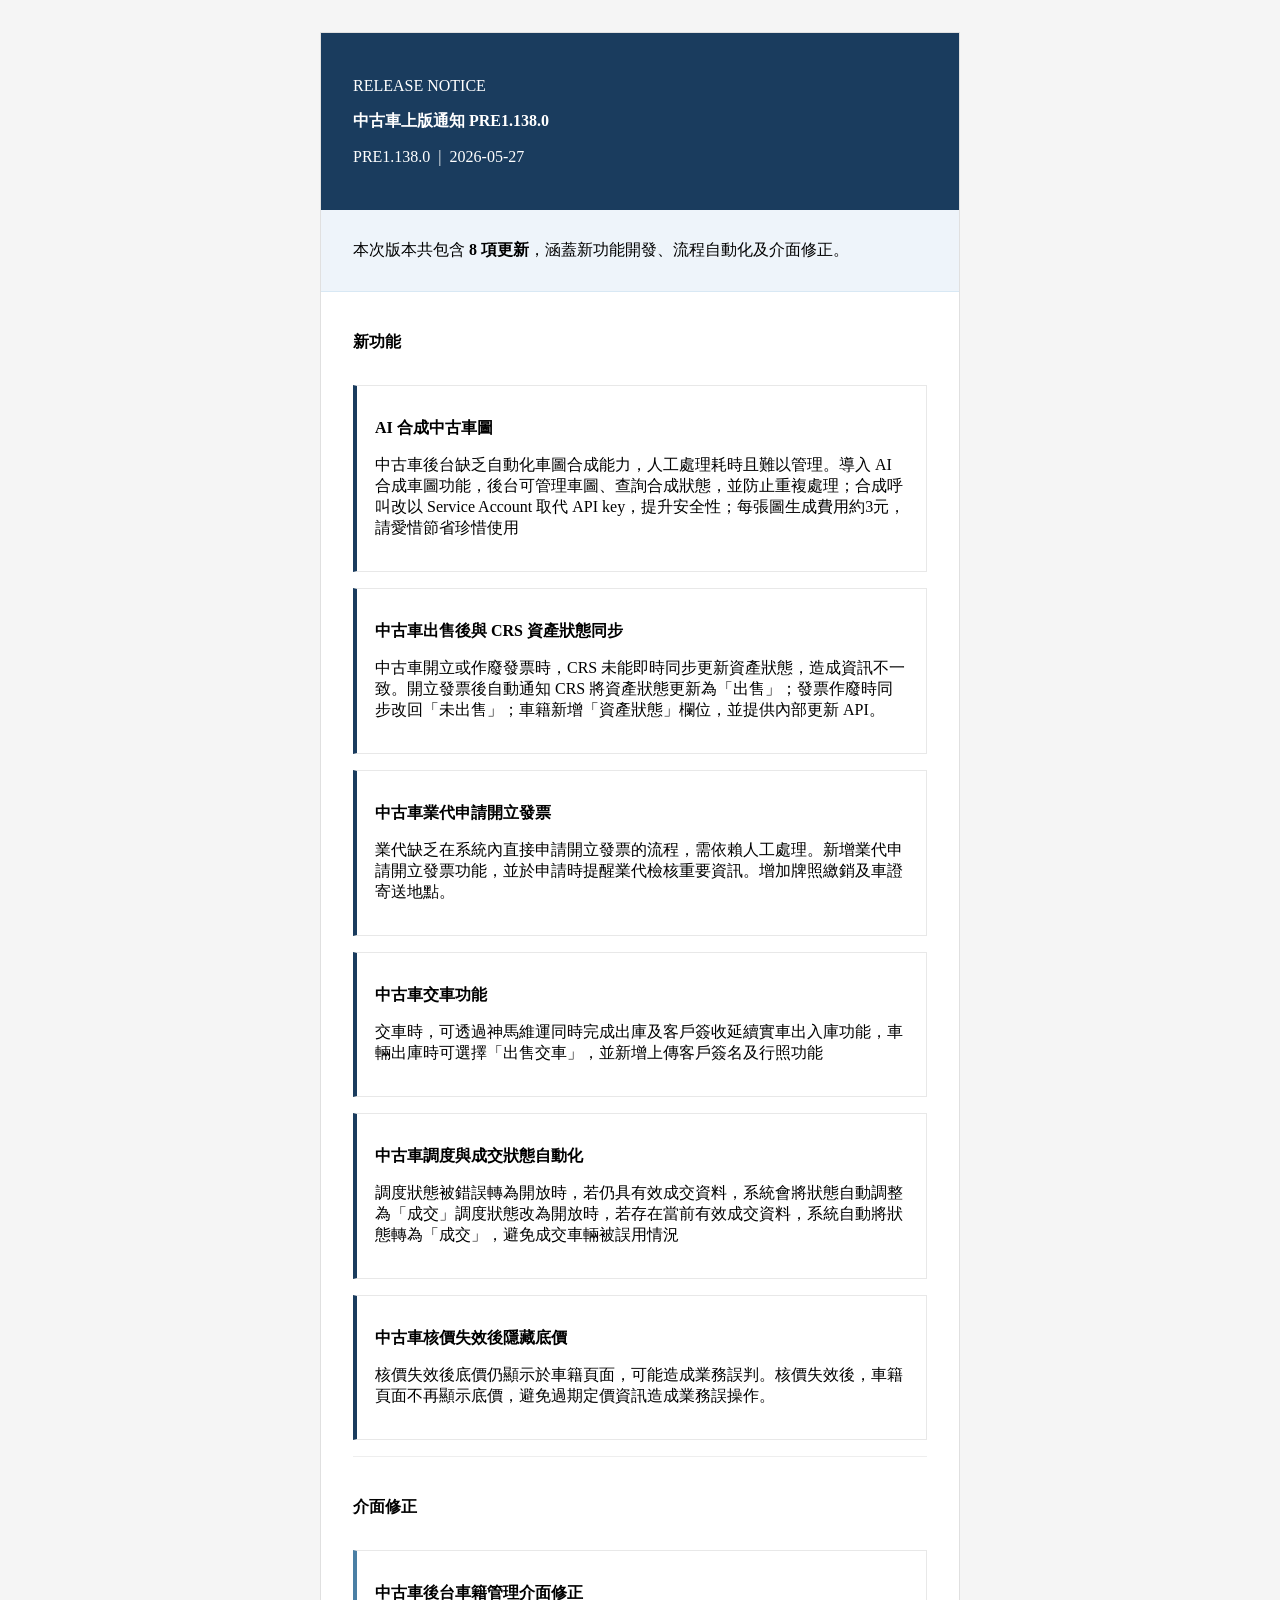
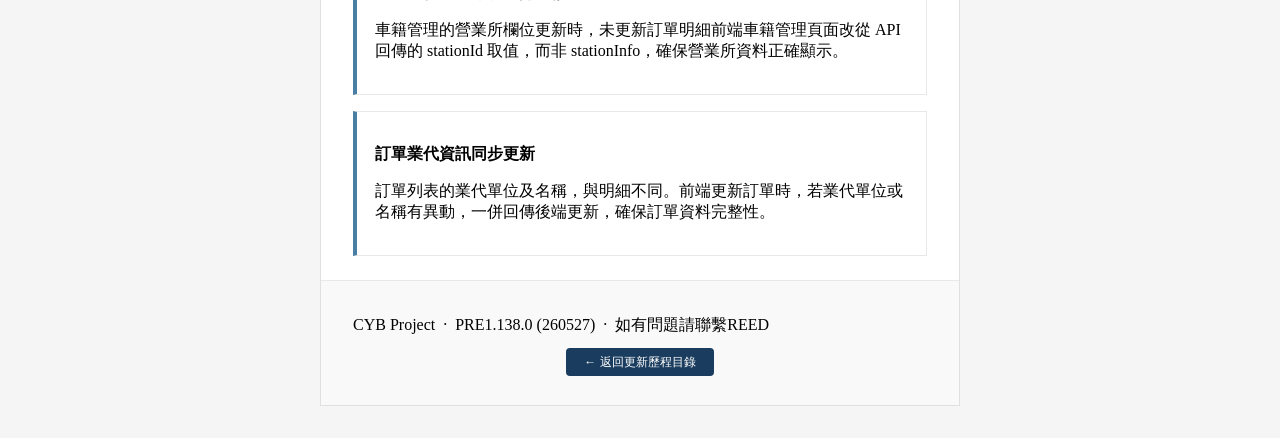
==== 20260527_preowned.html @ f741697e "Add files via upload" ====
<!DOCTYPE html>
<html xmlns:o="urn:schemas-microsoft-com:office:office"
xmlns:w="urn:schemas-microsoft-com:office:word"
xmlns:m="http://schemas.microsoft.com/office/2004/12/omml"
xmlns="http://www.w3.org/TR/REC-html40">
<head>
<meta http-equiv="Content-Type" content="text/html; charset=utf-8">
<style>
</style>
</head>
<body lang="ZH-TW" style="tab-interval:24.0pt; word-wrap:break-word; text-justify-trim:punctuation; background-color:whitesmoke; margin:0; padding:24.0pt 12.0pt;">

<div align="center">
  <table class="MsoNormalTable" border="1" cellspacing="0" cellpadding="0"
   style="max-width:480.0pt; width:100%; mso-cellspacing:0cm; background:white; border:solid #E0E0E0 1.0pt; mso-yfti-tbllook:1184; mso-padding-alt:0cm 0cm 0cm 0cm">
   
   <tr style="mso-yfti-irow:0; mso-yfti-firstrow:yes">
    <td style="border:none; background:#1A3C5E; padding:21.0pt 24.0pt 21.0pt 24.0pt">
    <p class="MsoNormal"><span lang="EN-US" style="font-family:'Times New Roman',serif; color:white">RELEASE NOTICE</span></p>
    <p class="MsoNormal"><b><span style="font-family:'微軟正黑體',sans-serif; color:white">中古車上版通知</span></b><b><span lang="EN-US" style="font-family:'Times New Roman',serif; color:white"> PRE1.138.0</span></b></p>
    <p class="MsoNormal"><span lang="EN-US" style="font-family:'Times New Roman',serif; color:white">PRE1.138.0 &nbsp;|&nbsp; 2026-05-27</span></p>
    </td>
   </tr>
   
   <tr style="mso-yfti-irow:1">
    <td style="border:none; border-bottom:solid #D8E8F4 1.0pt; background:#EEF4FA; padding:10.5pt 24.0pt 10.5pt 24.0pt">
    <p class="MsoNormal"><span style="font-family:'微軟正黑體',sans-serif; color:black">本次版本共包含</span><span lang="EN-US" style="font-family:'Times New Roman',serif; color:black">&nbsp;<b>8 </b></span><b><span style="font-family:'微軟正黑體',sans-serif; color:black">項更新</span></b><span style="font-family:'微軟正黑體',sans-serif; color:black">，涵蓋新功能開發、流程自動化及介面修正。</span></p>
    </td>
   </tr>
   
   <tr style="mso-yfti-irow:2">
    <td style="border:none; padding:18.0pt 24.0pt 18.0pt 24.0pt">
    
    <table class="MsoNormalTable" border="0" cellspacing="0" cellpadding="0" width="100%" style="width:100.0%; mso-cellspacing:0cm; mso-yfti-tbllook:1184; mso-padding-alt:0cm 0cm 0cm 0cm">
     <tr style="mso-yfti-irow:0; mso-yfti-firstrow:yes; mso-yfti-lastrow:yes">
      <td style="padding:0cm 0cm 12.0pt 0cm">
      <p class="MsoNormal"><b><span style="font-family:'微軟正黑體',sans-serif">新功能</span></b></p>
      </td>
     </tr>
    </table>
    
    <table class="MsoNormalTable" border="1" cellspacing="0" cellpadding="0" width="100%" style="width:100.0%; mso-cellspacing:0cm; border:solid #E8E8E8 1.0pt; border-left:solid #1A3C5E 3.0pt; mso-yfti-tbllook:1184; mso-padding-alt:0cm 0cm 0cm 0cm; margin-bottom:12.0pt;">
     <tr>
      <td style="border:none; padding:12.0pt 13.5pt 12.0pt 13.5pt">
      <p class="MsoNormal"><b><span lang="EN-US" style="font-family:'Times New Roman',serif">AI </span></b><b><span style="font-family:'微軟正黑體',sans-serif">合成中古車圖</span></b></p>
      <p class="MsoNormal"><span style="font-family:'微軟正黑體',sans-serif">中古車後台缺乏自動化車圖合成能力，人工處理耗時且難以管理。導入</span><span lang="EN-US" style="font-family:'Times New Roman',serif"> AI </span><span style="font-family:'微軟正黑體',sans-serif">合成車圖功能，後台可管理車圖、查詢合成狀態，並防止重複處理；合成呼叫改以</span><span lang="EN-US" style="font-family:'Times New Roman',serif"> Service Account </span><span style="font-family:'微軟正黑體',sans-serif">取代</span><span lang="EN-US" style="font-family:'Times New Roman',serif"> API key</span><span style="font-family:'微軟正體',sans-serif">，提升安全性；每張圖生成費用約</span><span lang="EN-US" style="font-family:'Times New Roman',serif">3</span><span style="font-family:'微軟正黑體',sans-serif">元，請愛惜節省珍惜使用</span></p>
      </td>
     </tr>
    </table>
    
    <table class="MsoNormalTable" border="1" cellspacing="0" cellpadding="0" width="100%" style="width:100.0%; mso-cellspacing:0cm; border:solid #E8E8E8 1.0pt; border-left:solid #1A3C5E 3.0pt; mso-yfti-tbllook:1184; mso-padding-alt:0cm 0cm 0cm 0cm; margin-bottom:12.0pt;">
     <tr>
      <td style="border:none; padding:12.0pt 13.5pt 12.0pt 13.5pt">
      <p class="MsoNormal"><b><span style="font-family:'微軟正黑體',sans-serif">中古車出售後與</span></b><b><span lang="EN-US" style="font-family:'Times New Roman',serif"> CRS </span></b><b><span style="font-family:'微軟正黑體',sans-serif">資產狀態同步</span></b></p>
      <p class="MsoNormal"><span style="font-family:'微軟正黑體',sans-serif">中古車開立或作廢發票時，</span><span lang="EN-US" style="font-family:'Times New Roman',serif">CRS </span><span style="font-family:'微軟正黑體',sans-serif">未能即時同步更新資產狀態，造成資訊不一致。開立發票後自動通知</span><span lang="EN-US" style="font-family:'Times New Roman',serif"> CRS </span><span style="font-family:'微軟正黑體',sans-serif">將資產狀態更新為「出售」；發票作廢時同步改回「未出售」；車籍新增「資產狀態」欄位，並提供內部更新</span><span lang="EN-US" style="font-family:'Times New Roman',serif"> API</span><span style="font-family:'微軟正黑體',sans-serif">。</span></p>
      </td>
     </tr>
    </table>
    
    <table class="MsoNormalTable" border="1" cellspacing="0" cellpadding="0" width="100%" style="width:100.0%; mso-cellspacing:0cm; border:solid #E8E8E8 1.0pt; border-left:solid #1A3C5E 3.0pt; mso-yfti-tbllook:1184; mso-padding-alt:0cm 0cm 0cm 0cm; margin-bottom:12.0pt;">
     <tr>
      <td style="border:none; padding:12.0pt 13.5pt 12.0pt 13.5pt">
      <p class="MsoNormal"><b><span style="font-family:'微軟正黑體',sans-serif">中古車業代申請開立發票</span></b></p>
      <p class="MsoNormal"><span style="font-family:'微軟正黑體',sans-serif">業代缺乏在系統內直接申請開立發票的流程，需依賴人工處理。新增業代申請開立發票功能，並於申請時提醒業代檢核重要資訊。增加牌照繳銷及車證寄送地點。</span></p>
      </td>
     </tr>
    </table>
    
    <table class="MsoNormalTable" border="1" cellspacing="0" cellpadding="0" width="100%" style="width:100.0%; mso-cellspacing:0cm; border:solid #E8E8E8 1.0pt; border-left:solid #1A3C5E 3.0pt; mso-yfti-tbllook:1184; mso-padding-alt:0cm 0cm 0cm 0cm; margin-bottom:12.0pt;">
     <tr>
      <td style="border:none; padding:12.0pt 13.5pt 12.0pt 13.5pt">
      <p class="MsoNormal"><b><span style="font-family:'微軟正黑體',sans-serif">中古車交車功能</span></b></p>
      <p class="MsoNormal"><span style="font-family:'微軟正黑體',sans-serif">交車時，可透過神馬維運同時完成出庫及客戶簽收延續實車出入庫功能，車輛出庫時可選擇「出售交車」，並新增上傳客戶簽名及行照功能</span></p>
      </td>
     </tr>
    </table>
    
    <table class="MsoNormalTable" border="1" cellspacing="0" cellpadding="0" width="100%" style="width:100.0%; mso-cellspacing:0cm; border:solid #E8E8E8 1.0pt; border-left:solid #1A3C5E 3.0pt; mso-yfti-tbllook:1184; mso-padding-alt:0cm 0cm 0cm 0cm; margin-bottom:12.0pt;">
     <tr>
      <td style="border:none; padding:12.0pt 13.5pt 12.0pt 13.5pt">
      <p class="MsoNormal"><b><span style="font-family:'微軟正黑體',sans-serif">中古車調度與成交狀態自動化</span></b></p>
      <p class="MsoNormal"><span style="font-family:'微軟正黑體',sans-serif">調度狀態被錯誤轉為開放時，若仍具有效成交資料，系統會將狀態自動調整為「成交」調度狀態改為開放時，若存在當前有效成交資料，系統自動將狀態轉為「成交」，避免成交車輛被誤用情況</span></p>
      </td>
     </tr>
    </table>
    
    <table class="MsoNormalTable" border="1" cellspacing="0" cellpadding="0" width="100%" style="width:100.0%; mso-cellspacing:0cm; border:solid #E8E8E8 1.0pt; border-left:solid #1A3C5E 3.0pt; mso-yfti-tbllook:1184; mso-padding-alt:0cm 0cm 0cm 0cm; margin-bottom:12.0pt;">
     <tr>
      <td style="border:none; padding:12.0pt 13.5pt 12.0pt 13.5pt">
      <p class="MsoNormal"><b><span style="font-family:'微軟正黑體',sans-serif">中古車核價失效後隱藏底價</span></b></p>
      <p class="MsoNormal"><span style="font-family:'微軟正黑體',sans-serif">核價失效後底價仍顯示於車籍頁面，可能造成業務誤判。核價失效後，車籍頁面不再顯示底價，避免過期定價資訊造成業務誤操作。</span></p>
      </td>
     </tr>
    </table>
    
    <table class="MsoNormalTable" border="0" cellspacing="0" cellpadding="0" width="100%" style="width:100.0%; mso-cellspacing:0cm; mso-yfti-tbllook:1184; mso-padding-alt:0cm 0cm 0cm 0cm">
     <tr>
      <td style="border:none; border-top:solid #EEEEEE 1.0pt; padding:18.0pt 0cm 12.0pt 0cm">
      <p class="MsoNormal"><b><span style="font-family:'微軟正黑體',sans-serif">介面修正</span></b></p>
      </td>
     </tr>
    </table>
    
    <table class="MsoNormalTable" border="1" cellspacing="0" cellpadding="0" width="100%" style="width:100.0%; mso-cellspacing:0cm; border:solid #E8E8E8 1.0pt; border-left:solid #4A7FA5 3.0pt; mso-yfti-tbllook:1184; mso-padding-alt:0cm 0cm 0cm 0cm; margin-bottom:12.0pt;">
     <tr>
      <td style="border:none; padding:12.0pt 13.5pt 12.0pt 13.5pt">
      <p class="MsoNormal"><b><span style="font-family:'微軟正黑體',sans-serif">中古車後台車籍管理介面修正</span></b></p>
      <p class="MsoNormal"><span style="font-family:'微軟正黑體',sans-serif">車籍管理的營業所欄位更新時，未更新訂單明細前端車籍管理頁面改從</span><span lang="EN-US" style="font-family:'Times New Roman',serif"> API </span><span style="font-family:'微軟正黑體',sans-serif">回傳的</span><span lang="EN-US" style="font-family:'Times New Roman',serif"> stationId </span><span style="font-family:'微軟正黑體',sans-serif">取值，而非</span><span lang="EN-US" style="font-family:'Times New Roman',serif"> stationInfo</span><span style="font-family:'微軟正黑體',sans-serif">，確保營業所資料正確顯示。</span></p>
      </td>
     </tr>
    </table>
    
    <table class="MsoNormalTable" border="1" cellspacing="0" cellpadding="0" width="100%" style="width:100.0%; mso-cellspacing:0cm; border:solid #E8E8E8 1.0pt; border-left:solid #4A7FA5 3.0pt; mso-yfti-tbllook:1184; mso-padding-alt:0cm 0cm 0cm 0cm;">
     <tr>
      <td style="border:none; padding:12.0pt 13.5pt 12.0pt 13.5pt">
      <p class="MsoNormal"><b><span style="font-family:'微軟正黑體',sans-serif">訂單業代資訊同步更新</span></b></p>
      <p class="MsoNormal"><span style="font-family:'微軟正黑體',sans-serif">訂單列表的業代單位及名稱，與明細不同。前端更新訂單時，若業代單位或名稱有異動，一併回傳後端更新，確保訂單資料完整性。</span></p>
      </td>
     </tr>
    </table>
    
    </td>
   </tr>
   
   <tr style="mso-yfti-irow:3; mso-yfti-lastrow:yes">
    <td style="border:none; border-top:solid #E8E8E8 1.0pt; background:#F9F9F9; padding:13.5pt 24.0pt 13.5pt 24.0pt">
    <p class="MsoNormal"><span lang="EN-US" style="font-family:'Times New Roman',serif; color:black">CYB Project &nbsp;·&nbsp; PRE1.138.0 (260527) &nbsp;·&nbsp; </span><span style="font-family:'微軟正黑體',sans-serif; color:black">如有問題請聯繫</span><span lang="EN-US" style="font-family:'Times New Roman',serif; color:black">REED</span></p>
    <p class="MsoNormal" style="text-align:center; margin-top:12.0pt"><a href="index.html" style="text-decoration:none"><span style="font-family:'微軟正黑體',sans-serif; font-size:9.0pt; color:white; background:#1A3C5E; mso-highlight:#1A3C5E; padding:5.0pt 14.0pt; border-radius:4px; mso-border-alt:none">← 返回更新歷程目錄</span></a></p>
    </td>
   </tr>
  </table>
</div>

</body>
</html>
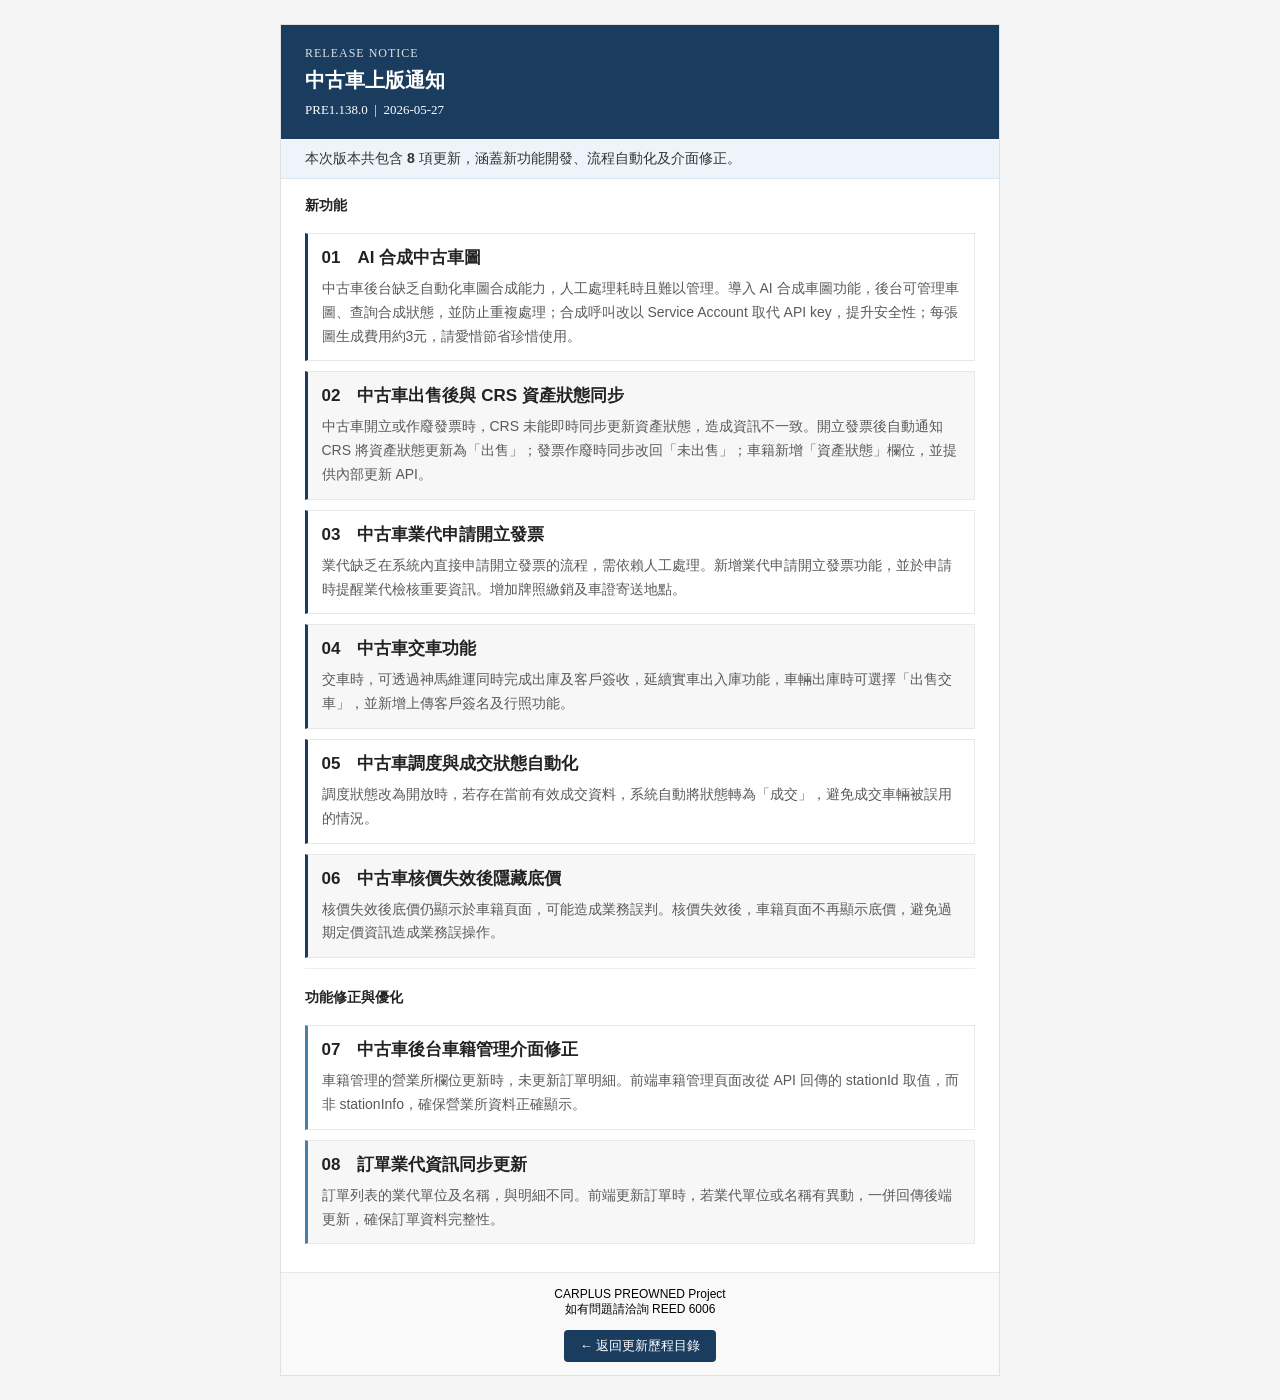
==== commit 08058b7b: "Add files via upload" ====
--- a/20260527_preowned.html
+++ b/20260527_preowned.html
@@ -1,135 +1,85 @@
-<!DOCTYPE html>
-<html xmlns:o="urn:schemas-microsoft-com:office:office"
-xmlns:w="urn:schemas-microsoft-com:office:word"
-xmlns:m="http://schemas.microsoft.com/office/2004/12/omml"
-xmlns="http://www.w3.org/TR/REC-html40">
-<head>
-<meta http-equiv="Content-Type" content="text/html; charset=utf-8">
-<style>
-</style>
-</head>
-<body lang="ZH-TW" style="tab-interval:24.0pt; word-wrap:break-word; text-justify-trim:punctuation; background-color:whitesmoke; margin:0; padding:24.0pt 12.0pt;">
-
-<div align="center">
-  <table class="MsoNormalTable" border="1" cellspacing="0" cellpadding="0"
-   style="max-width:480.0pt; width:100%; mso-cellspacing:0cm; background:white; border:solid #E0E0E0 1.0pt; mso-yfti-tbllook:1184; mso-padding-alt:0cm 0cm 0cm 0cm">
-   
-   <tr style="mso-yfti-irow:0; mso-yfti-firstrow:yes">
-    <td style="border:none; background:#1A3C5E; padding:21.0pt 24.0pt 21.0pt 24.0pt">
-    <p class="MsoNormal"><span lang="EN-US" style="font-family:'Times New Roman',serif; color:white">RELEASE NOTICE</span></p>
-    <p class="MsoNormal"><b><span style="font-family:'微軟正黑體',sans-serif; color:white">中古車上版通知</span></b><b><span lang="EN-US" style="font-family:'Times New Roman',serif; color:white"> PRE1.138.0</span></b></p>
-    <p class="MsoNormal"><span lang="EN-US" style="font-family:'Times New Roman',serif; color:white">PRE1.138.0 &nbsp;|&nbsp; 2026-05-27</span></p>
-    </td>
-   </tr>
-   
-   <tr style="mso-yfti-irow:1">
-    <td style="border:none; border-bottom:solid #D8E8F4 1.0pt; background:#EEF4FA; padding:10.5pt 24.0pt 10.5pt 24.0pt">
-    <p class="MsoNormal"><span style="font-family:'微軟正黑體',sans-serif; color:black">本次版本共包含</span><span lang="EN-US" style="font-family:'Times New Roman',serif; color:black">&nbsp;<b>8 </b></span><b><span style="font-family:'微軟正黑體',sans-serif; color:black">項更新</span></b><span style="font-family:'微軟正黑體',sans-serif; color:black">，涵蓋新功能開發、流程自動化及介面修正。</span></p>
-    </td>
-   </tr>
-   
-   <tr style="mso-yfti-irow:2">
-    <td style="border:none; padding:18.0pt 24.0pt 18.0pt 24.0pt">
-    
-    <table class="MsoNormalTable" border="0" cellspacing="0" cellpadding="0" width="100%" style="width:100.0%; mso-cellspacing:0cm; mso-yfti-tbllook:1184; mso-padding-alt:0cm 0cm 0cm 0cm">
-     <tr style="mso-yfti-irow:0; mso-yfti-firstrow:yes; mso-yfti-lastrow:yes">
-      <td style="padding:0cm 0cm 12.0pt 0cm">
-      <p class="MsoNormal"><b><span style="font-family:'微軟正黑體',sans-serif">新功能</span></b></p>
-      </td>
-     </tr>
-    </table>
-    
-    <table class="MsoNormalTable" border="1" cellspacing="0" cellpadding="0" width="100%" style="width:100.0%; mso-cellspacing:0cm; border:solid #E8E8E8 1.0pt; border-left:solid #1A3C5E 3.0pt; mso-yfti-tbllook:1184; mso-padding-alt:0cm 0cm 0cm 0cm; margin-bottom:12.0pt;">
-     <tr>
-      <td style="border:none; padding:12.0pt 13.5pt 12.0pt 13.5pt">
-      <p class="MsoNormal"><b><span lang="EN-US" style="font-family:'Times New Roman',serif">AI </span></b><b><span style="font-family:'微軟正黑體',sans-serif">合成中古車圖</span></b></p>
-      <p class="MsoNormal"><span style="font-family:'微軟正黑體',sans-serif">中古車後台缺乏自動化車圖合成能力，人工處理耗時且難以管理。導入</span><span lang="EN-US" style="font-family:'Times New Roman',serif"> AI </span><span style="font-family:'微軟正黑體',sans-serif">合成車圖功能，後台可管理車圖、查詢合成狀態，並防止重複處理；合成呼叫改以</span><span lang="EN-US" style="font-family:'Times New Roman',serif"> Service Account </span><span style="font-family:'微軟正黑體',sans-serif">取代</span><span lang="EN-US" style="font-family:'Times New Roman',serif"> API key</span><span style="font-family:'微軟正體',sans-serif">，提升安全性；每張圖生成費用約</span><span lang="EN-US" style="font-family:'Times New Roman',serif">3</span><span style="font-family:'微軟正黑體',sans-serif">元，請愛惜節省珍惜使用</span></p>
-      </td>
-     </tr>
-    </table>
-    
-    <table class="MsoNormalTable" border="1" cellspacing="0" cellpadding="0" width="100%" style="width:100.0%; mso-cellspacing:0cm; border:solid #E8E8E8 1.0pt; border-left:solid #1A3C5E 3.0pt; mso-yfti-tbllook:1184; mso-padding-alt:0cm 0cm 0cm 0cm; margin-bottom:12.0pt;">
-     <tr>
-      <td style="border:none; padding:12.0pt 13.5pt 12.0pt 13.5pt">
-      <p class="MsoNormal"><b><span style="font-family:'微軟正黑體',sans-serif">中古車出售後與</span></b><b><span lang="EN-US" style="font-family:'Times New Roman',serif"> CRS </span></b><b><span style="font-family:'微軟正黑體',sans-serif">資產狀態同步</span></b></p>
-      <p class="MsoNormal"><span style="font-family:'微軟正黑體',sans-serif">中古車開立或作廢發票時，</span><span lang="EN-US" style="font-family:'Times New Roman',serif">CRS </span><span style="font-family:'微軟正黑體',sans-serif">未能即時同步更新資產狀態，造成資訊不一致。開立發票後自動通知</span><span lang="EN-US" style="font-family:'Times New Roman',serif"> CRS </span><span style="font-family:'微軟正黑體',sans-serif">將資產狀態更新為「出售」；發票作廢時同步改回「未出售」；車籍新增「資產狀態」欄位，並提供內部更新</span><span lang="EN-US" style="font-family:'Times New Roman',serif"> API</span><span style="font-family:'微軟正黑體',sans-serif">。</span></p>
-      </td>
-     </tr>
-    </table>
-    
-    <table class="MsoNormalTable" border="1" cellspacing="0" cellpadding="0" width="100%" style="width:100.0%; mso-cellspacing:0cm; border:solid #E8E8E8 1.0pt; border-left:solid #1A3C5E 3.0pt; mso-yfti-tbllook:1184; mso-padding-alt:0cm 0cm 0cm 0cm; margin-bottom:12.0pt;">
-     <tr>
-      <td style="border:none; padding:12.0pt 13.5pt 12.0pt 13.5pt">
-      <p class="MsoNormal"><b><span style="font-family:'微軟正黑體',sans-serif">中古車業代申請開立發票</span></b></p>
-      <p class="MsoNormal"><span style="font-family:'微軟正黑體',sans-serif">業代缺乏在系統內直接申請開立發票的流程，需依賴人工處理。新增業代申請開立發票功能，並於申請時提醒業代檢核重要資訊。增加牌照繳銷及車證寄送地點。</span></p>
-      </td>
-     </tr>
-    </table>
-    
-    <table class="MsoNormalTable" border="1" cellspacing="0" cellpadding="0" width="100%" style="width:100.0%; mso-cellspacing:0cm; border:solid #E8E8E8 1.0pt; border-left:solid #1A3C5E 3.0pt; mso-yfti-tbllook:1184; mso-padding-alt:0cm 0cm 0cm 0cm; margin-bottom:12.0pt;">
-     <tr>
-      <td style="border:none; padding:12.0pt 13.5pt 12.0pt 13.5pt">
-      <p class="MsoNormal"><b><span style="font-family:'微軟正黑體',sans-serif">中古車交車功能</span></b></p>
-      <p class="MsoNormal"><span style="font-family:'微軟正黑體',sans-serif">交車時，可透過神馬維運同時完成出庫及客戶簽收延續實車出入庫功能，車輛出庫時可選擇「出售交車」，並新增上傳客戶簽名及行照功能</span></p>
-      </td>
-     </tr>
-    </table>
-    
-    <table class="MsoNormalTable" border="1" cellspacing="0" cellpadding="0" width="100%" style="width:100.0%; mso-cellspacing:0cm; border:solid #E8E8E8 1.0pt; border-left:solid #1A3C5E 3.0pt; mso-yfti-tbllook:1184; mso-padding-alt:0cm 0cm 0cm 0cm; margin-bottom:12.0pt;">
-     <tr>
-      <td style="border:none; padding:12.0pt 13.5pt 12.0pt 13.5pt">
-      <p class="MsoNormal"><b><span style="font-family:'微軟正黑體',sans-serif">中古車調度與成交狀態自動化</span></b></p>
-      <p class="MsoNormal"><span style="font-family:'微軟正黑體',sans-serif">調度狀態被錯誤轉為開放時，若仍具有效成交資料，系統會將狀態自動調整為「成交」調度狀態改為開放時，若存在當前有效成交資料，系統自動將狀態轉為「成交」，避免成交車輛被誤用情況</span></p>
-      </td>
-     </tr>
-    </table>
-    
-    <table class="MsoNormalTable" border="1" cellspacing="0" cellpadding="0" width="100%" style="width:100.0%; mso-cellspacing:0cm; border:solid #E8E8E8 1.0pt; border-left:solid #1A3C5E 3.0pt; mso-yfti-tbllook:1184; mso-padding-alt:0cm 0cm 0cm 0cm; margin-bottom:12.0pt;">
-     <tr>
-      <td style="border:none; padding:12.0pt 13.5pt 12.0pt 13.5pt">
-      <p class="MsoNormal"><b><span style="font-family:'微軟正黑體',sans-serif">中古車核價失效後隱藏底價</span></b></p>
-      <p class="MsoNormal"><span style="font-family:'微軟正黑體',sans-serif">核價失效後底價仍顯示於車籍頁面，可能造成業務誤判。核價失效後，車籍頁面不再顯示底價，避免過期定價資訊造成業務誤操作。</span></p>
-      </td>
-     </tr>
-    </table>
-    
-    <table class="MsoNormalTable" border="0" cellspacing="0" cellpadding="0" width="100%" style="width:100.0%; mso-cellspacing:0cm; mso-yfti-tbllook:1184; mso-padding-alt:0cm 0cm 0cm 0cm">
-     <tr>
-      <td style="border:none; border-top:solid #EEEEEE 1.0pt; padding:18.0pt 0cm 12.0pt 0cm">
-      <p class="MsoNormal"><b><span style="font-family:'微軟正黑體',sans-serif">介面修正</span></b></p>
-      </td>
-     </tr>
-    </table>
-    
-    <table class="MsoNormalTable" border="1" cellspacing="0" cellpadding="0" width="100%" style="width:100.0%; mso-cellspacing:0cm; border:solid #E8E8E8 1.0pt; border-left:solid #4A7FA5 3.0pt; mso-yfti-tbllook:1184; mso-padding-alt:0cm 0cm 0cm 0cm; margin-bottom:12.0pt;">
-     <tr>
-      <td style="border:none; padding:12.0pt 13.5pt 12.0pt 13.5pt">
-      <p class="MsoNormal"><b><span style="font-family:'微軟正黑體',sans-serif">中古車後台車籍管理介面修正</span></b></p>
-      <p class="MsoNormal"><span style="font-family:'微軟正黑體',sans-serif">車籍管理的營業所欄位更新時，未更新訂單明細前端車籍管理頁面改從</span><span lang="EN-US" style="font-family:'Times New Roman',serif"> API </span><span style="font-family:'微軟正黑體',sans-serif">回傳的</span><span lang="EN-US" style="font-family:'Times New Roman',serif"> stationId </span><span style="font-family:'微軟正黑體',sans-serif">取值，而非</span><span lang="EN-US" style="font-family:'Times New Roman',serif"> stationInfo</span><span style="font-family:'微軟正黑體',sans-serif">，確保營業所資料正確顯示。</span></p>
-      </td>
-     </tr>
-    </table>
-    
-    <table class="MsoNormalTable" border="1" cellspacing="0" cellpadding="0" width="100%" style="width:100.0%; mso-cellspacing:0cm; border:solid #E8E8E8 1.0pt; border-left:solid #4A7FA5 3.0pt; mso-yfti-tbllook:1184; mso-padding-alt:0cm 0cm 0cm 0cm;">
-     <tr>
-      <td style="border:none; padding:12.0pt 13.5pt 12.0pt 13.5pt">
-      <p class="MsoNormal"><b><span style="font-family:'微軟正黑體',sans-serif">訂單業代資訊同步更新</span></b></p>
-      <p class="MsoNormal"><span style="font-family:'微軟正黑體',sans-serif">訂單列表的業代單位及名稱，與明細不同。前端更新訂單時，若業代單位或名稱有異動，一併回傳後端更新，確保訂單資料完整性。</span></p>
-      </td>
-     </tr>
-    </table>
-    
-    </td>
-   </tr>
-   
-   <tr style="mso-yfti-irow:3; mso-yfti-lastrow:yes">
-    <td style="border:none; border-top:solid #E8E8E8 1.0pt; background:#F9F9F9; padding:13.5pt 24.0pt 13.5pt 24.0pt">
-    <p class="MsoNormal"><span lang="EN-US" style="font-family:'Times New Roman',serif; color:black">CYB Project &nbsp;·&nbsp; PRE1.138.0 (260527) &nbsp;·&nbsp; </span><span style="font-family:'微軟正黑體',sans-serif; color:black">如有問題請聯繫</span><span lang="EN-US" style="font-family:'Times New Roman',serif; color:black">REED</span></p>
-    <p class="MsoNormal" style="text-align:center; margin-top:12.0pt"><a href="index.html" style="text-decoration:none"><span style="font-family:'微軟正黑體',sans-serif; font-size:9.0pt; color:white; background:#1A3C5E; mso-highlight:#1A3C5E; padding:5.0pt 14.0pt; border-radius:4px; mso-border-alt:none">← 返回更新歷程目錄</span></a></p>
-    </td>
-   </tr>
-  </table>
-</div>
-
-</body>
-</html>+<!DOCTYPE html>
+<html lang="zh-Hant-TW">
+<head>
+<meta charset="UTF-8">
+<title>中古車上版通知 PRE1.138.0</title>
+<link rel="stylesheet" href="style.css">
+</head>
+<body>
+
+<div class="wrap">
+
+  <div class="header">
+    <div class="eyebrow">RELEASE NOTICE</div>
+    <h1>中古車上版通知</h1>
+    <div class="version-line">PRE1.138.0 &nbsp;|&nbsp; 2026-05-27</div>
+  </div>
+
+  <div class="subbar">本次版本共包含 <b>8</b> 項更新，涵蓋新功能開發、流程自動化及介面修正。</div>
+
+  <div class="content">
+
+    <div class="section-title">新功能</div>
+
+    <div class="card-list">
+
+    <div class="update-card">
+      <h3>01　AI 合成中古車圖</h3>
+      <p>中古車後台缺乏自動化車圖合成能力，人工處理耗時且難以管理。導入 AI 合成車圖功能，後台可管理車圖、查詢合成狀態，並防止重複處理；合成呼叫改以 Service Account 取代 API key，提升安全性；每張圖生成費用約3元，請愛惜節省珍惜使用。</p>
+    </div>
+
+    <div class="update-card">
+      <h3>02　中古車出售後與 CRS 資產狀態同步</h3>
+      <p>中古車開立或作廢發票時，CRS 未能即時同步更新資產狀態，造成資訊不一致。開立發票後自動通知 CRS 將資產狀態更新為「出售」；發票作廢時同步改回「未出售」；車籍新增「資產狀態」欄位，並提供內部更新 API。</p>
+    </div>
+
+    <div class="update-card">
+      <h3>03　中古車業代申請開立發票</h3>
+      <p>業代缺乏在系統內直接申請開立發票的流程，需依賴人工處理。新增業代申請開立發票功能，並於申請時提醒業代檢核重要資訊。增加牌照繳銷及車證寄送地點。</p>
+    </div>
+
+    <div class="update-card">
+      <h3>04　中古車交車功能</h3>
+      <p>交車時，可透過神馬維運同時完成出庫及客戶簽收，延續實車出入庫功能，車輛出庫時可選擇「出售交車」，並新增上傳客戶簽名及行照功能。</p>
+    </div>
+
+    <div class="update-card">
+      <h3>05　中古車調度與成交狀態自動化</h3>
+      <p>調度狀態改為開放時，若存在當前有效成交資料，系統自動將狀態轉為「成交」，避免成交車輛被誤用的情況。</p>
+    </div>
+
+    <div class="update-card">
+      <h3>06　中古車核價失效後隱藏底價</h3>
+      <p>核價失效後底價仍顯示於車籍頁面，可能造成業務誤判。核價失效後，車籍頁面不再顯示底價，避免過期定價資訊造成業務誤操作。</p>
+    </div>
+
+    </div>
+
+    <div class="section-title with-divider">功能修正與優化</div>
+
+    <div class="card-list">
+
+    <div class="update-card alt">
+      <h3>07　中古車後台車籍管理介面修正</h3>
+      <p>車籍管理的營業所欄位更新時，未更新訂單明細。前端車籍管理頁面改從 API 回傳的 stationId 取值，而非 stationInfo，確保營業所資料正確顯示。</p>
+    </div>
+
+    <div class="update-card alt">
+      <h3>08　訂單業代資訊同步更新</h3>
+      <p>訂單列表的業代單位及名稱，與明細不同。前端更新訂單時，若業代單位或名稱有異動，一併回傳後端更新，確保訂單資料完整性。</p>
+    </div>
+
+    </div>
+
+  </div>
+
+  <div class="footer">
+    CARPLUS PREOWNED Project<br>
+    如有問題請洽詢 REED 6006
+    <div><a class="back-link" href="index.html">← 返回更新歷程目錄</a></div>
+  </div>
+
+</div>
+
+</body>
+</html>
--- a/style.css
+++ b/style.css
@@ -0,0 +1,204 @@
+/* =========================================================
+   CARPLUS PREOWNED · 更新歷程系統 共用樣式
+   供 index.html 與每版更新明細頁（YYYYMMDD_preowned.html）共用
+   ========================================================= */
+
+:root{
+  --navy:#1A3C5E;
+  --navy-light:#4A7FA5;
+  --purple:#7B1FA2;
+  --bg:whitesmoke;
+  --panel-bg:#EEF4FA;
+  --panel-border:#D8E8F4;
+  --border:#E0E0E0;
+  --border-light:#EEEEEE;
+  --border-faint:#E8E8E8;
+  --row-hover:#FAFCFE;
+  --footer-bg:#F9F9F9;
+  --footer-border:#E8E8E8;
+  --text:#222;
+  --text-muted:#444;
+  --text-label:#5A6B7A;
+  --font-zh:'微軟正黑體','Microsoft JhengHei',sans-serif;
+  --font-en:'Times New Roman',serif;
+}
+
+*{box-sizing:border-box;}
+
+body{
+  font-family:var(--font-zh);
+  background-color:var(--bg);
+  margin:0;
+  padding:24px 12px;
+  color:var(--text);
+}
+
+.wrap{
+  max-width:720px;
+  margin:0 auto;
+  background:white;
+  border:1px solid var(--border);
+}
+
+/* ---- 頁首（兩種頁面共用） ---- */
+.header{
+  background:var(--navy);
+  color:white;
+  padding:21px 24px;
+}
+.header .eyebrow{
+  font-family:var(--font-en);
+  font-size:12px;
+  letter-spacing:1px;
+  opacity:.85;
+}
+.header h1{
+  margin:6px 0 0 0;
+  font-size:20px;
+  font-weight:bold;
+}
+.header .version-line{
+  font-family:var(--font-en);
+  font-size:13px;
+  margin-top:8px;
+}
+
+/* ---- 提示橫條（目錄頁/版本說明共用） ---- */
+.subbar{
+  background:var(--panel-bg);
+  border-bottom:1px solid var(--panel-border);
+  padding:10.5px 24px;
+  font-size:14px;
+  color:#333;
+}
+
+/* ---- 目錄頁：歷史表格 ---- */
+table.history{
+  width:100%;
+  border-collapse:collapse;
+  margin:0;
+}
+table.history th{
+  text-align:left;
+  font-size:12.5px;
+  color:var(--text-label);
+  background:#F5F8FB;
+  padding:10px 14px;
+  border-bottom:1px solid var(--border);
+  font-weight:bold;
+  white-space:nowrap;
+}
+table.history td{
+  padding:14px 14px;
+  border-bottom:1px solid var(--border-light);
+  vertical-align:top;
+  font-size:13.5px;
+  line-height:1.6;
+}
+table.history tr:last-child td{
+  border-bottom:none;
+}
+table.history tr:hover td{
+  background:var(--row-hover);
+}
+.col-date{
+  width:90px;
+  color:var(--navy);
+  font-weight:bold;
+  white-space:nowrap;
+}
+.col-version{
+  width:130px;
+  white-space:nowrap;
+}
+.col-version a{
+  display:inline-block;
+  color:var(--navy);
+  font-weight:bold;
+  text-decoration:none;
+  border-bottom:1px solid var(--navy);
+}
+.col-version a:hover{
+  color:var(--navy-light);
+  border-bottom-color:var(--navy-light);
+}
+.col-summary{
+  color:var(--text-muted);
+}
+
+/* ---- 更新明細頁：內容區 ---- */
+.content{
+  padding:18px 24px;
+}
+.section-title{
+  font-size:14px;
+  font-weight:bold;
+  padding-bottom:18px;
+}
+.section-title.with-divider{
+  border-top:1px solid var(--border-light);
+  padding-top:20px;
+  margin-top:6px;
+}
+
+.update-card{
+  border:1px solid var(--border-faint);
+  border-left:3px solid var(--navy);
+  padding:12px 13.5px;
+  margin-bottom:10px;
+  background:white;
+}
+.card-list .update-card:nth-of-type(even){
+  background:#F7F7F7;
+}
+.update-card.alt{
+  border-left-color:var(--navy-light);
+}
+.update-card h3{
+  margin:0 0 8px 0;
+  font-size:17px;
+  font-weight:bold;
+}
+.update-card p{
+  margin:0;
+  font-size:14px;
+  line-height:1.7;
+  color:#5a5a5a;
+}
+.update-card .card-actions{
+  margin-top:15px;
+  text-align:right;
+}
+.card-link{
+  display:inline-block;
+  text-decoration:none;
+  font-size:12.5px;
+  color:white;
+  background:var(--navy);
+  padding:6px 13px;
+  border-radius:4px;
+  margin-left:8px;
+}
+.card-link.purple{
+  background:var(--purple);
+}
+
+/* ---- 頁尾（兩種頁面共用） ---- */
+.footer{
+  background:var(--footer-bg);
+  border-top:1px solid var(--footer-border);
+  padding:13.5px 24px;
+  font-size:12px;
+  color:black;
+  text-align:center;
+}
+.footer .back-link{
+  display:inline-block;
+  margin-top:12px;
+  text-decoration:none;
+  font-size:13px;
+  color:white;
+  background:var(--navy);
+  padding:7px 16px;
+  border-radius:4px;
+}
